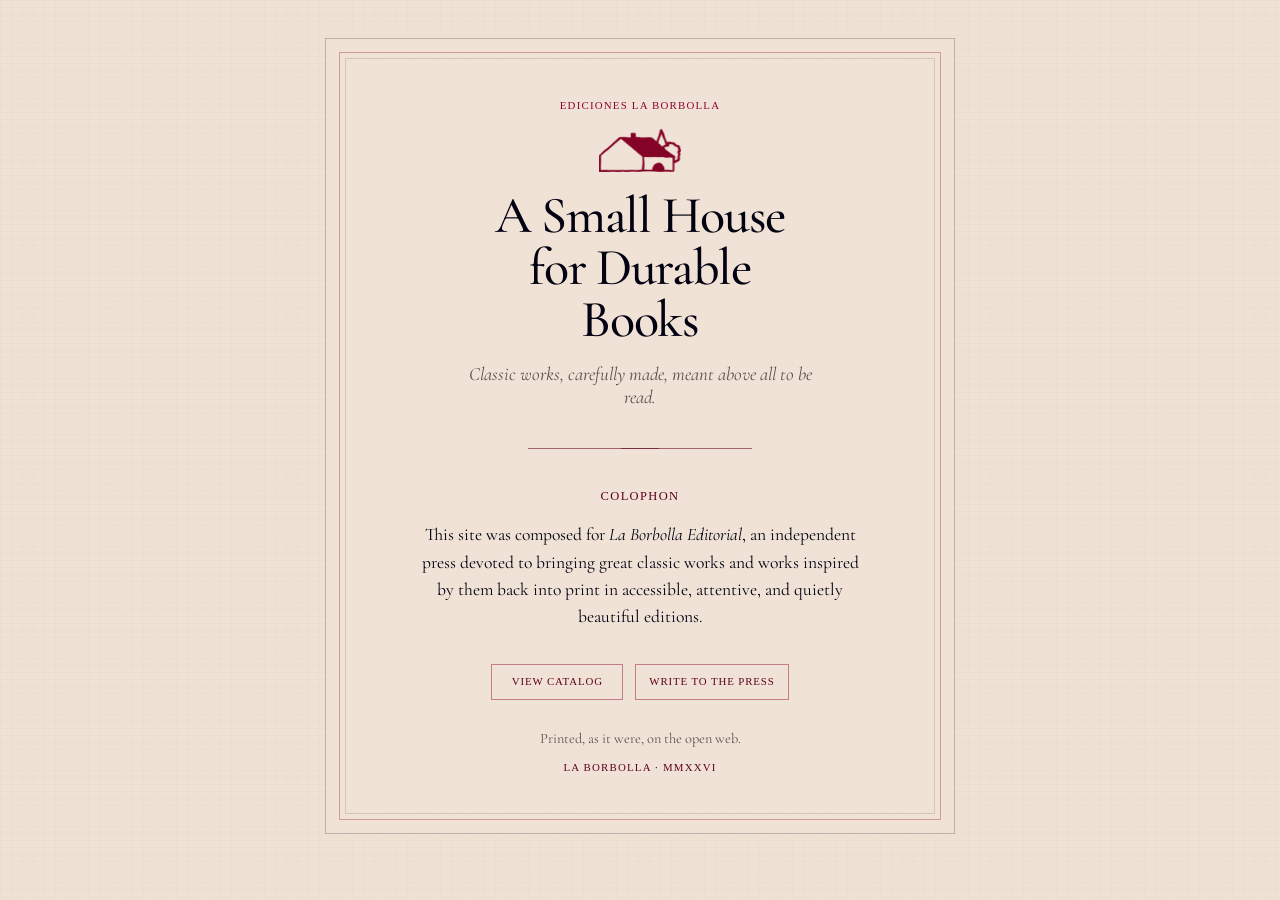
==== index.html @ fea8324b "Initial Commit" ====
<!doctype html>
<html lang="en">
<head>
  <meta charset="utf-8">
  <meta name="viewport" content="width=device-width, initial-scale=1">
  <title>La Borbolla Editorial — Colophon</title>
  <meta name="description" content="A small colophon-style website for La Borbolla Editorial.">
  <link rel="preconnect" href="https://fonts.googleapis.com">
  <link rel="preconnect" href="https://fonts.gstatic.com" crossorigin>
  <link href="https://fonts.googleapis.com/css2?family=Cormorant+Garamond:ital,wght@0,400;0,500;0,600;1,400&family=IM+Fell+English:ital@0;1&display=swap" rel="stylesheet">
  <link rel="stylesheet" href="styles.css">
</head>
<body>
  <main class="page" aria-label="La Borbolla Editorial colophon">
    <section class="colophon-card">
      <header class="masthead">
        <p class="eyebrow">Ediciones La Borbolla</p>
        <img class="printer-mark" src="assets/mark.png" alt="La Borbolla printer's mark">
        <h1>A Small House for Durable Books</h1>
        <p class="subtitle">Classic works, carefully made, meant above all to be read.</p>
      </header>

      <div class="rule" aria-hidden="true"></div>

      <section class="statement" aria-labelledby="statement-title">
        <h2 id="statement-title">Colophon</h2>
        <p>
          This site was composed for <em>La Borbolla Editorial</em>, an independent press
          devoted to bringing great classic works and works inspired by them back into print
          in accessible, attentive, and quietly beautiful editions.
        </p>
      </section>

      <!-- Publication details table hidden for now.
      <dl class="details" aria-label="Publication details">
        <div>
          <dt>Publisher</dt>
          <dd>La Borbolla Editorial</dd>
        </div>
        <div>
          <dt>Established</dt>
          <dd>For readers of old books in new hands</dd>
        </div>
        <div>
          <dt>Catalog</dt>
          <dd><a href="catalog.html">The Innocence of Father Brown</a>, <a href="catalog.html">Sonnets</a>, and forthcoming titles</dd>
        </div>
        <div>
          <dt>Typography</dt>
          <dd>Cormorant Garamond and IM Fell English</dd>
        </div>
        <div>
          <dt>Materials</dt>
          <dd>Warm paper, red ink, generous margins, and patient setting</dd>
        </div>
      </dl>
      -->

      <nav class="actions" aria-label="Site links">
        <a href="catalog.html">View catalog</a>
        <a href="mailto:hello@laborbolla.com">Write to the press</a>
      </nav>

      <footer>
        <p>Printed, as it were, on the open web.</p>
        <p class="sig">La Borbolla · MMXXVI</p>
      </footer>
    </section>
  </main>
</body>
</html>
---- styles.css ----
:root {
  --paper: #efe2d5;
  --paper-deep: #e5cfba;
  --ink: #020112;
  --muted-ink: #5d514d;
  --red: #8d022e;
  --red-dark: #5f001d;
  --hairline: rgba(2, 1, 18, 0.22);
}

* {
  box-sizing: border-box;
}

html {
  min-height: 100%;
  background: var(--paper);
}

body {
  min-height: 100%;
  margin: 0;
  color: var(--ink);
  background: var(--paper);
  font-family: "Cormorant Garamond", Georgia, serif;
  font-size: 18px;
  line-height: 1.55;
  -webkit-font-smoothing: antialiased;
  text-rendering: optimizeLegibility;
}

body::before {
  content: "";
  position: fixed;
  inset: 0;
  pointer-events: none;
  opacity: 0.42;
  background-image:
    linear-gradient(rgba(2, 1, 18, 0.035) 1px, transparent 1px),
    linear-gradient(90deg, rgba(2, 1, 18, 0.025) 1px, transparent 1px);
  background-size: 7px 7px, 11px 11px;
  mix-blend-mode: multiply;
}

.page {
  width: min(100%, 840px);
  margin: 0 auto;
  padding: clamp(14px, 3.4vw, 38px);
}

.colophon-card {
  position: relative;
  max-width: 630px;
  margin: 0 auto;
  padding: clamp(30px, 5.2vw, 58px) clamp(24px, 5.2vw, 54px);
  background:
    linear-gradient(rgba(239, 226, 213, 0.96), rgba(239, 226, 213, 0.96)),
    repeating-linear-gradient(0deg, transparent 0, transparent 35px, rgba(141, 2, 46, 0.035) 36px);
  border: 1px solid var(--hairline);
}

.colophon-card::before,
.colophon-card::after {
  content: "";
  position: absolute;
  inset: 13px;
  border: 1px solid rgba(141, 2, 46, 0.32);
  pointer-events: none;
}

.colophon-card::after {
  inset: 19px;
  border-color: rgba(2, 1, 18, 0.12);
}

.masthead,
.statement,
.actions,
footer {
  text-align: center;
}

.eyebrow,
h2,
dt,
.sig {
  font-family: "IM Fell English", Georgia, serif;
  letter-spacing: 0.11em;
  text-transform: uppercase;
}

.eyebrow {
  margin: 0 0 15px;
  color: var(--red);
  font-size: 0.68rem;
}

.printer-mark {
  display: block;
  width: clamp(58px, 10vw, 82px);
  height: auto;
  margin: 0 auto 18px;
  mix-blend-mode: multiply;
}

h1 {
  max-width: 13ch;
  margin: 0 auto;
  font-size: clamp(1.85rem, 4.6vw, 3.25rem);
  font-weight: 500;
  line-height: 1;
  letter-spacing: -0.025em;
}

.subtitle {
  max-width: 22rem;
  margin: 17px auto 0;
  color: var(--muted-ink);
  font-size: clamp(0.98rem, 2vw, 1.18rem);
  font-style: italic;
  line-height: 1.25;
}

.rule {
  width: min(100%, 14rem);
  height: 0;
  margin: clamp(24px, 4.2vw, 38px) auto;
  border-top: 1px solid rgba(95, 0, 29, 0.55);
}

.rule::before {
  content: "";
  display: block;
  width: 2.35rem;
  margin: -1px auto 0;
  border-top: 1px solid rgba(95, 0, 29, 0.55);
}

h2 {
  margin: 0 0 15px;
  color: var(--red-dark);
  font-size: 0.78rem;
  font-weight: 400;
}

.statement p {
  max-width: 28rem;
  margin: 0 auto;
  font-size: clamp(0.98rem, 1.8vw, 1.1rem);
}

.details {
  display: grid;
  gap: 0;
  margin: clamp(38px, 7vw, 66px) 0;
  border-top: 1px solid var(--hairline);
  border-bottom: 1px solid var(--hairline);
}

.details div {
  display: grid;
  grid-template-columns: minmax(8.5rem, 0.8fr) 1.6fr;
  gap: 24px;
  padding: 17px 0;
  border-top: 1px solid rgba(2, 1, 18, 0.1);
}

.details div:first-child {
  border-top: 0;
}

dt {
  color: var(--red-dark);
  font-size: 0.68rem;
}

dd {
  margin: 0;
  color: var(--ink);
  font-size: 1.1rem;
  line-height: 1.35;
}

a {
  color: var(--red);
  text-decoration-thickness: 1px;
  text-underline-offset: 0.18em;
  transition: color 160ms ease, opacity 160ms ease;
}

a:hover,
a:focus-visible {
  color: var(--red-dark);
  opacity: 0.72;
}

.actions {
  display: flex;
  flex-wrap: wrap;
  justify-content: center;
  gap: 12px;
  margin: clamp(26px, 4.2vw, 34px) 0 28px;
}

.actions a {
  min-width: 132px;
  padding: 8px 13px 9px;
  border: 1px solid rgba(141, 2, 46, 0.45);
  color: var(--red-dark);
  font-family: "IM Fell English", Georgia, serif;
  font-size: 0.68rem;
  letter-spacing: 0.08em;
  text-decoration: none;
  text-transform: uppercase;
}

.actions a:hover,
.actions a:focus-visible {
  background: rgba(141, 2, 46, 0.08);
  opacity: 1;
}

footer {
  color: var(--muted-ink);
  font-size: 0.9rem;
}

footer p {
  margin: 0;
}

.sig {
  margin-top: 8px;
  color: var(--red-dark);
  font-size: 0.68rem;
}

.catalog-card {
  max-width: 780px;
}

.catalog-masthead h1 {
  max-width: none;
}

.book-list {
  display: grid;
  gap: clamp(24px, 4vw, 36px);
  margin: clamp(30px, 5vw, 46px) 0;
}

.book-entry {
  display: grid;
  grid-template-columns: minmax(58px, 78px) 1fr;
  gap: clamp(14px, 2.6vw, 22px);
  align-items: center;
  padding-bottom: clamp(24px, 4vw, 36px);
  border-bottom: 1px solid var(--hairline);
  color: inherit;
  opacity: 0;
  text-decoration: none;
  transform: translateY(4px);
  transition: opacity 280ms ease, transform 280ms ease;
}

.book-entry:hover,
.book-entry:focus-visible {
  color: inherit;
  opacity: 0.82;
}

.catalog-list-settled .book-entry {
  opacity: 1;
  transform: translateY(0);
}

.book-entry:last-child {
  padding-bottom: 0;
  border-bottom: 0;
}

.book-cover {
  aspect-ratio: 2 / 3;
  width: 100%;
  max-width: 78px;
  background: #d2cbc3;
  border: 1px solid rgba(2, 1, 18, 0.28);
  display: block;
  object-fit: cover;
}

.book-copy {
  min-width: 0;
}

.book-kicker {
  margin: 0 0 10px;
  color: var(--red-dark);
  font-family: "IM Fell English", Georgia, serif;
  font-size: 0.7rem;
  letter-spacing: 0.11em;
  text-transform: uppercase;
}

.book-copy h2 {
  margin: 0;
  color: var(--ink);
  font-family: "Cormorant Garamond", Georgia, serif;
  font-size: clamp(1.55rem, 3.7vw, 2.25rem);
  font-weight: 500;
  letter-spacing: -0.03em;
  line-height: 0.98;
  text-transform: none;
}

.book-authors {
  margin: 10px 0 0;
  font-size: clamp(1.02rem, 2vw, 1.22rem);
  line-height: 1.25;
}

.book-contributors {
  margin: 5px 0 0;
  color: var(--muted-ink);
  font-size: 0.84rem;
  font-style: italic;
  line-height: 1.35;
  opacity: 0.72;
}

.forthcoming .book-cover,
.forthcoming .book-copy {
  opacity: 0.68;
}

.catalog-loading {
  margin: 0;
  color: var(--muted-ink);
  font-size: 1rem;
  text-align: center;
}

.catalog-tags {
  margin: clamp(28px, 5vw, 44px) 0 clamp(16px, 3vw, 28px);
  padding-top: clamp(22px, 4vw, 34px);
  border-top: 1px solid var(--hairline);
  text-align: center;
}

.catalog-tags h2 {
  margin-bottom: 14px;
}

.tag-list {
  display: flex;
  flex-wrap: wrap;
  justify-content: center;
  gap: 9px;
}

.tag-button {
  appearance: none;
  border: 1px solid rgba(141, 2, 46, 0.38);
  border-radius: 999px;
  padding: 7px 13px 8px;
  background: transparent;
  color: var(--red-dark);
  cursor: pointer;
  font-family: "IM Fell English", Georgia, serif;
  font-size: 0.68rem;
  letter-spacing: 0.07em;
  text-transform: uppercase;
  transform: translateY(0);
  transition:
    background-color 220ms ease,
    border-color 220ms ease,
    color 220ms ease,
    opacity 220ms ease,
    transform 220ms ease;
}

.tag-button:hover,
.tag-button:focus-visible,
.tag-button.active {
  background: rgba(141, 2, 46, 0.08);
  color: var(--ink);
  transform: translateY(-1px);
}

.tag-button.active {
  border-color: var(--red-dark);
}

@media (prefers-reduced-motion: reduce) {
  .book-entry,
  .tag-button {
    transition: none;
  }

  .book-entry,
  .catalog-list-settled .book-entry,
  .tag-button,
  .tag-button:hover,
  .tag-button:focus-visible,
  .tag-button.active {
    opacity: 1;
    transform: none;
  }
}

::selection {
  background: var(--red);
  color: var(--paper);
}

@media (max-width: 620px) {
  body {
    font-size: 17px;
  }

  .page {
    padding: 10px;
  }

  .colophon-card {
    padding: 36px 21px;
  }

  .colophon-card::before {
    inset: 9px;
  }

  .colophon-card::after {
    inset: 14px;
  }

  .details div {
    grid-template-columns: 1fr;
    gap: 6px;
    text-align: center;
  }

  h1 {
    max-width: 11ch;
  }

  .book-entry {
    grid-template-columns: 1fr;
    justify-items: center;
    text-align: center;
  }

  .book-cover {
    max-width: 74px;
  }
}
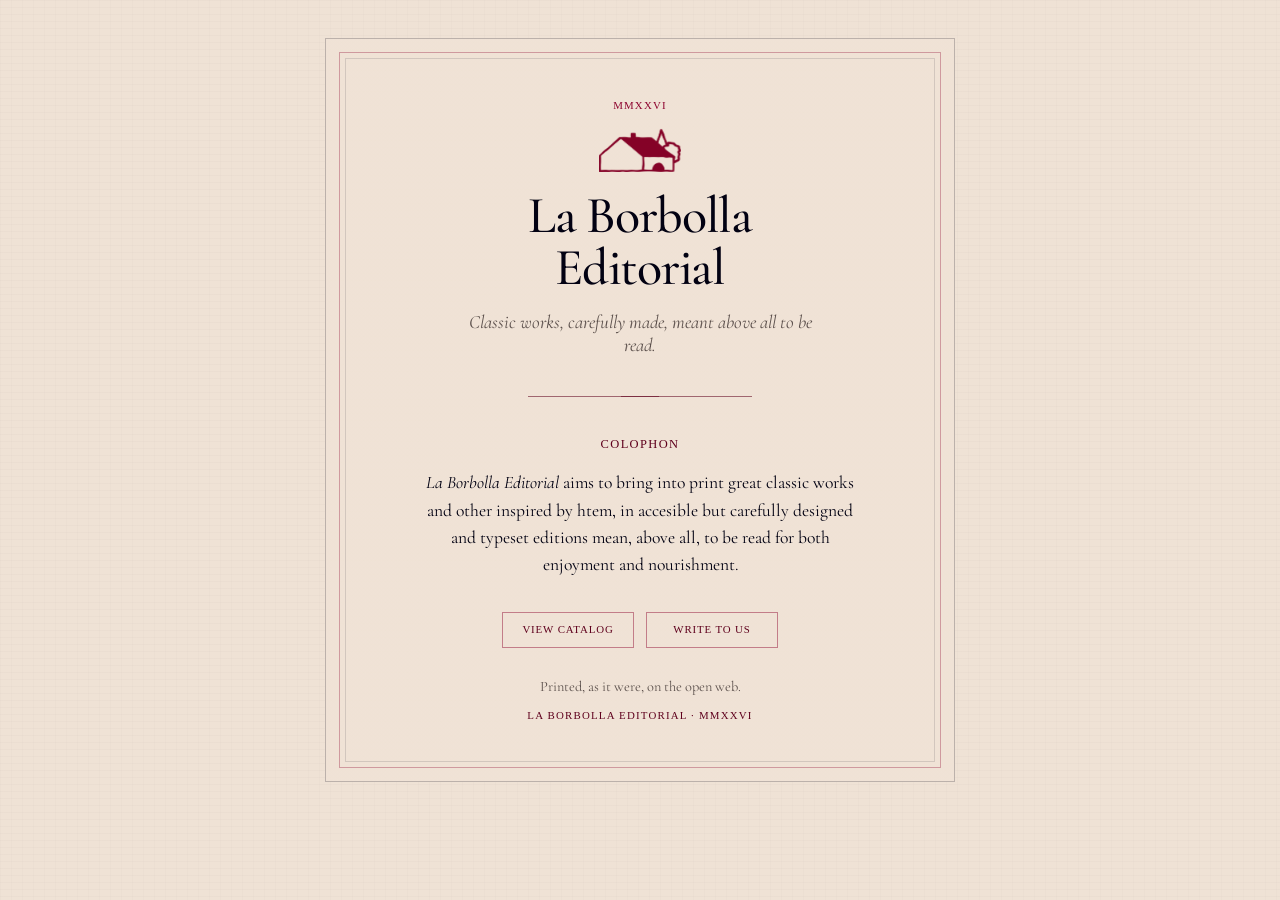
==== commit b11efad2: "Basic change" ====
--- a/index.html
+++ b/index.html
@@ -3,7 +3,7 @@
 <head>
   <meta charset="utf-8">
   <meta name="viewport" content="width=device-width, initial-scale=1">
-  <title>La Borbolla Editorial — Colophon</title>
+  <title>La Borbolla Editorial</title>
   <meta name="description" content="A small colophon-style website for La Borbolla Editorial.">
   <link rel="preconnect" href="https://fonts.googleapis.com">
   <link rel="preconnect" href="https://fonts.gstatic.com" crossorigin>
@@ -14,9 +14,9 @@
   <main class="page" aria-label="La Borbolla Editorial colophon">
     <section class="colophon-card">
       <header class="masthead">
-        <p class="eyebrow">Ediciones La Borbolla</p>
+        <p class="eyebrow">MMXXVI</p>
         <img class="printer-mark" src="assets/mark.png" alt="La Borbolla printer's mark">
-        <h1>A Small House for Durable Books</h1>
+        <h1>La Borbolla Editorial</h1>
         <p class="subtitle">Classic works, carefully made, meant above all to be read.</p>
       </header>
 
@@ -25,9 +25,7 @@
       <section class="statement" aria-labelledby="statement-title">
         <h2 id="statement-title">Colophon</h2>
         <p>
-          This site was composed for <em>La Borbolla Editorial</em>, an independent press
-          devoted to bringing great classic works and works inspired by them back into print
-          in accessible, attentive, and quietly beautiful editions.
+          <em>La Borbolla Editorial</em> aims to bring into print great classic works and other inspired by htem, in accesible but carefully designed and typeset editions mean, above all, to be read for both enjoyment and nourishment.
         </p>
       </section>
 
@@ -58,12 +56,12 @@
 
       <nav class="actions" aria-label="Site links">
         <a href="catalog.html">View catalog</a>
-        <a href="mailto:hello@laborbolla.com">Write to the press</a>
+        <a href="">Write to Us</a>
       </nav>
 
       <footer>
         <p>Printed, as it were, on the open web.</p>
-        <p class="sig">La Borbolla · MMXXVI</p>
+        <p class="sig">La Borbolla Editorial · MMXXVI</p>
       </footer>
     </section>
   </main>
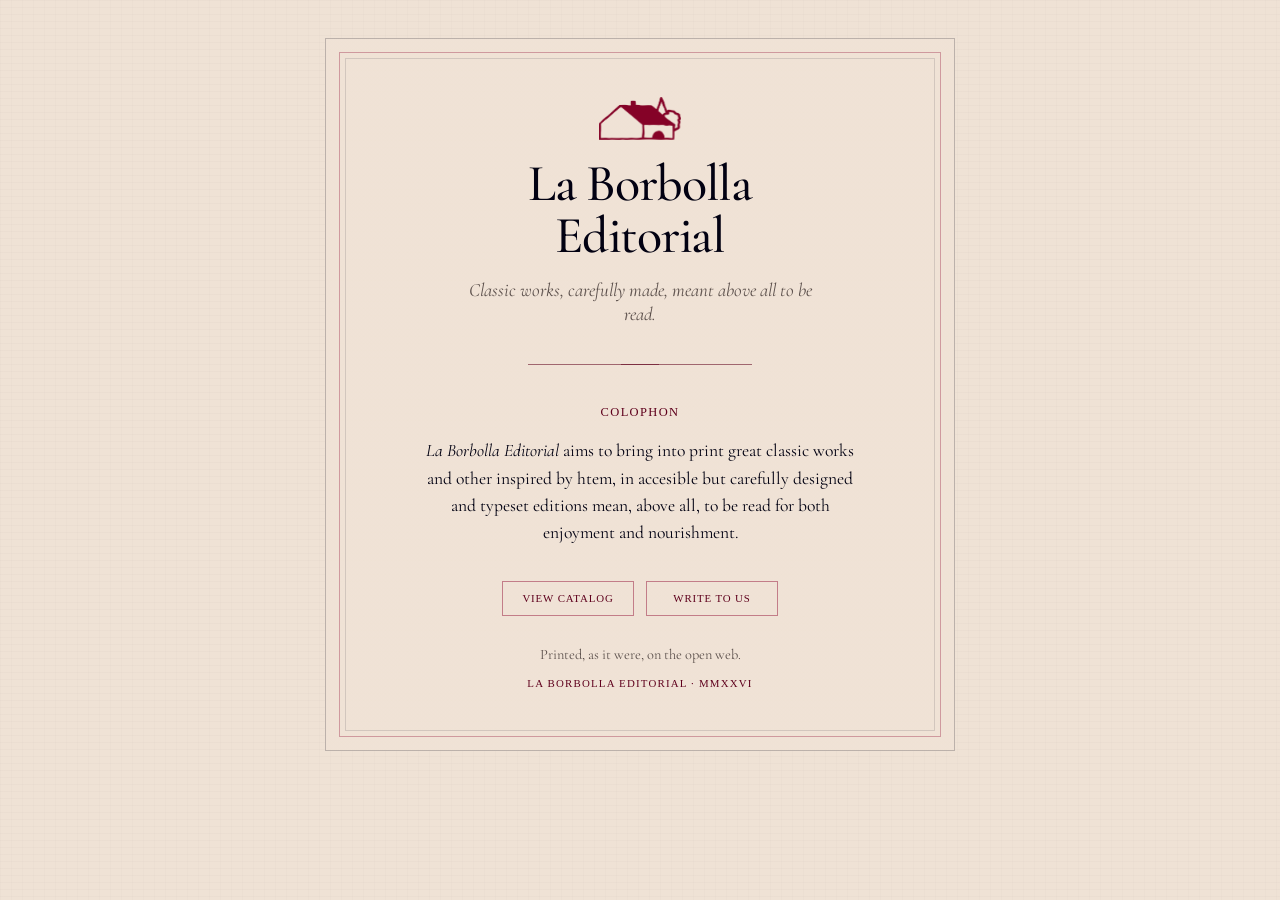
==== commit 68859f30: "Catalog Update" ====
--- a/index.html
+++ b/index.html
@@ -14,7 +14,6 @@
   <main class="page" aria-label="La Borbolla Editorial colophon">
     <section class="colophon-card">
       <header class="masthead">
-        <p class="eyebrow">MMXXVI</p>
         <img class="printer-mark" src="assets/mark.png" alt="La Borbolla printer's mark">
         <h1>La Borbolla Editorial</h1>
         <p class="subtitle">Classic works, carefully made, meant above all to be read.</p>
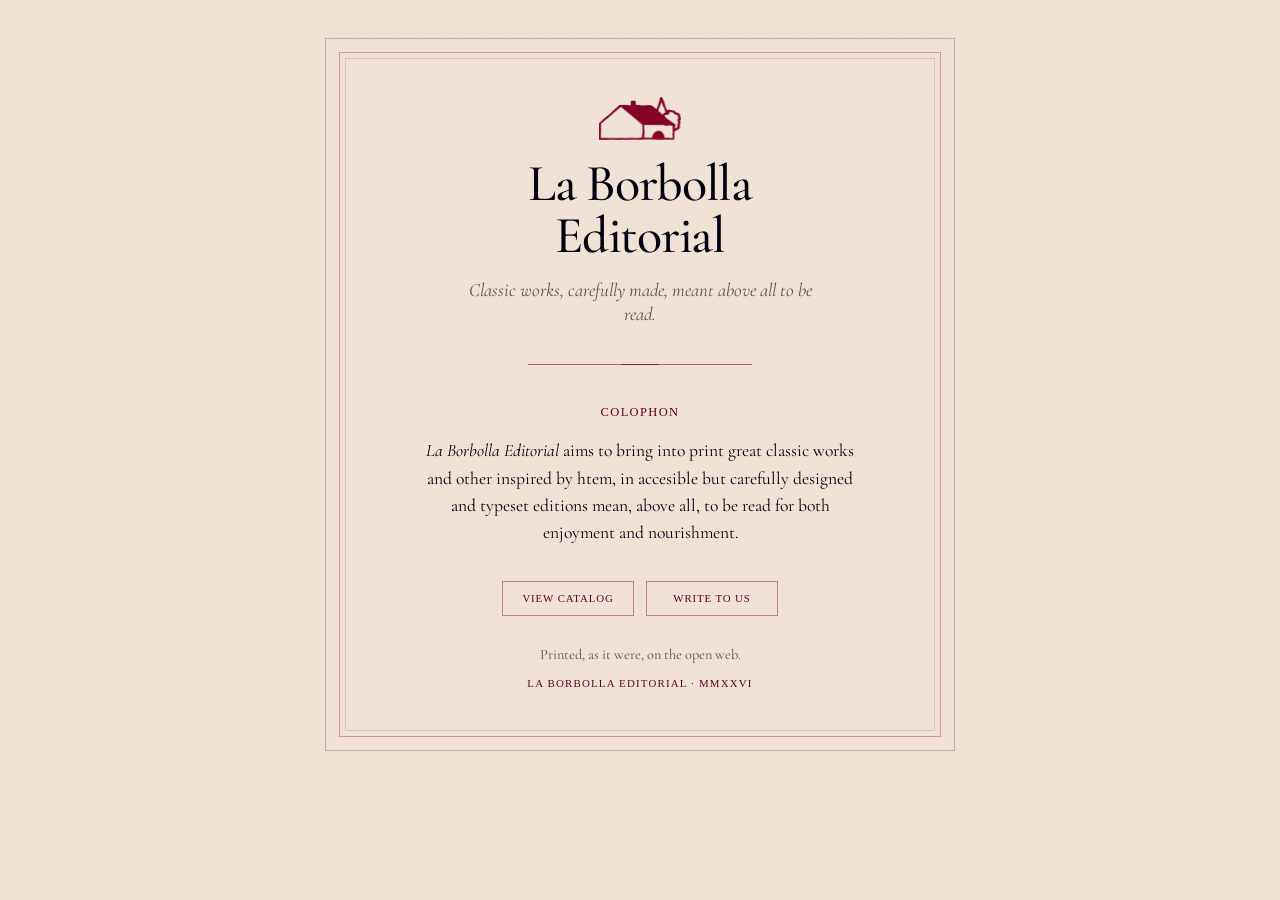
==== commit 1e2897b0: "Description Change" ====
--- a/index.html
+++ b/index.html
@@ -4,7 +4,6 @@
   <meta charset="utf-8">
   <meta name="viewport" content="width=device-width, initial-scale=1">
   <title>La Borbolla Editorial</title>
-  <meta name="description" content="A small colophon-style website for La Borbolla Editorial.">
   <link rel="preconnect" href="https://fonts.googleapis.com">
   <link rel="preconnect" href="https://fonts.gstatic.com" crossorigin>
   <link href="https://fonts.googleapis.com/css2?family=Cormorant+Garamond:ital,wght@0,400;0,500;0,600;1,400&family=IM+Fell+English:ital@0;1&display=swap" rel="stylesheet">
@@ -55,7 +54,7 @@
 
       <nav class="actions" aria-label="Site links">
         <a href="catalog.html">View catalog</a>
-        <a href="">Write to Us</a>
+        <a href="mailto:sir.jpiglesias@gmail.com">Write to Us</a>
       </nav>
 
       <footer>
--- a/styles.css
+++ b/styles.css
@@ -34,11 +34,11 @@
   position: fixed;
   inset: 0;
   pointer-events: none;
-  opacity: 0.42;
+  opacity: 0.50;
   background-image:
-    linear-gradient(rgba(2, 1, 18, 0.035) 1px, transparent 1px),
-    linear-gradient(90deg, rgba(2, 1, 18, 0.025) 1px, transparent 1px);
-  background-size: 7px 7px, 11px 11px;
+    linear-gradient(rgba(2, 1, 18, 0.030) 1px, transparent 1px),
+    linear-gradient(90deg, rgba(2, 1, 18, 0.020) 1px, transparent 1px);
+  background-size: 11px 11px, 22px 22px;
   mix-blend-mode: multiply;
 }
 
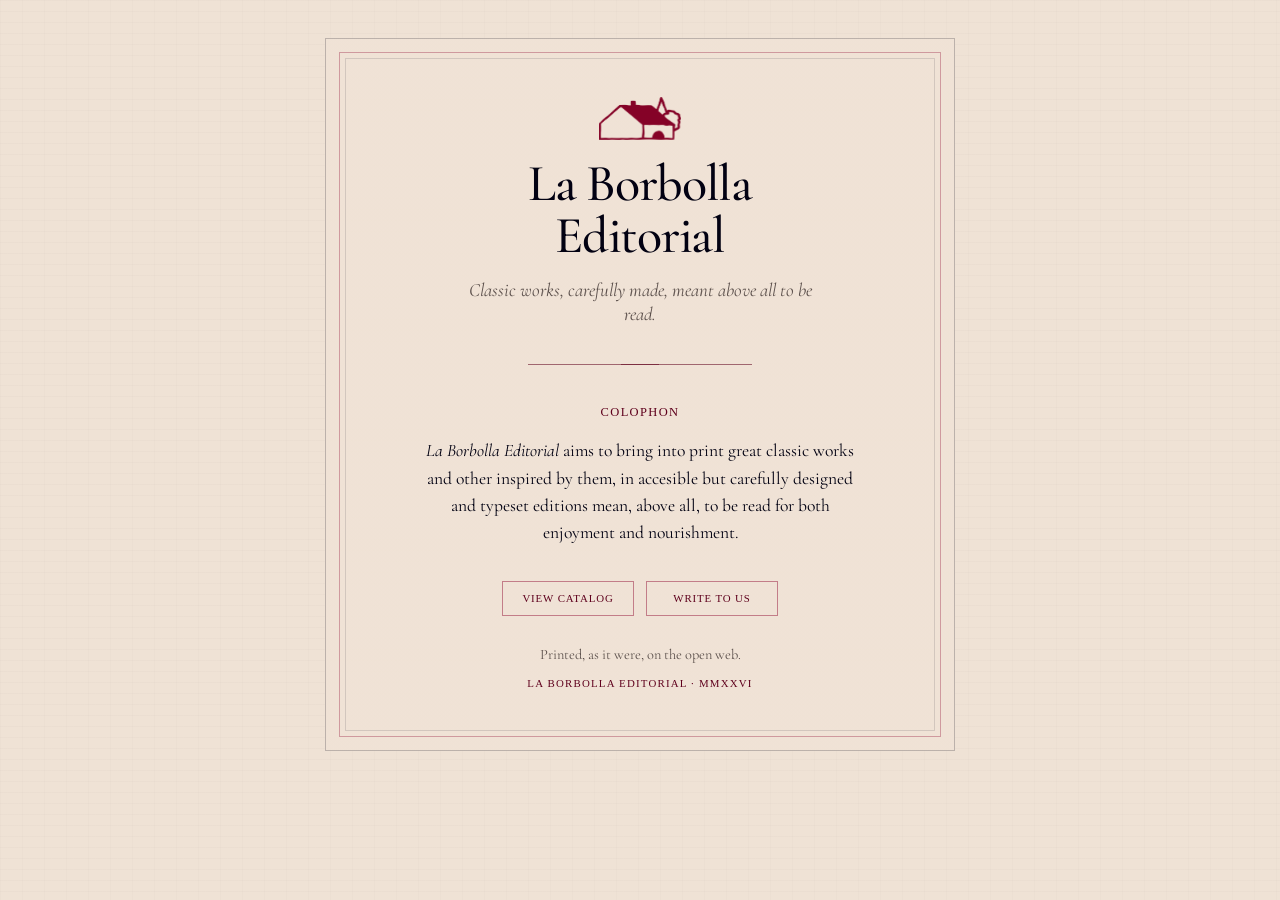
==== commit ea6d832a: "Ortography Correction" ====
--- a/index.html
+++ b/index.html
@@ -23,7 +23,7 @@
       <section class="statement" aria-labelledby="statement-title">
         <h2 id="statement-title">Colophon</h2>
         <p>
-          <em>La Borbolla Editorial</em> aims to bring into print great classic works and other inspired by htem, in accesible but carefully designed and typeset editions mean, above all, to be read for both enjoyment and nourishment.
+          <em>La Borbolla Editorial</em> aims to bring into print great classic works and other inspired by them, in accesible but carefully designed and typeset editions mean, above all, to be read for both enjoyment and nourishment.
         </p>
       </section>
 
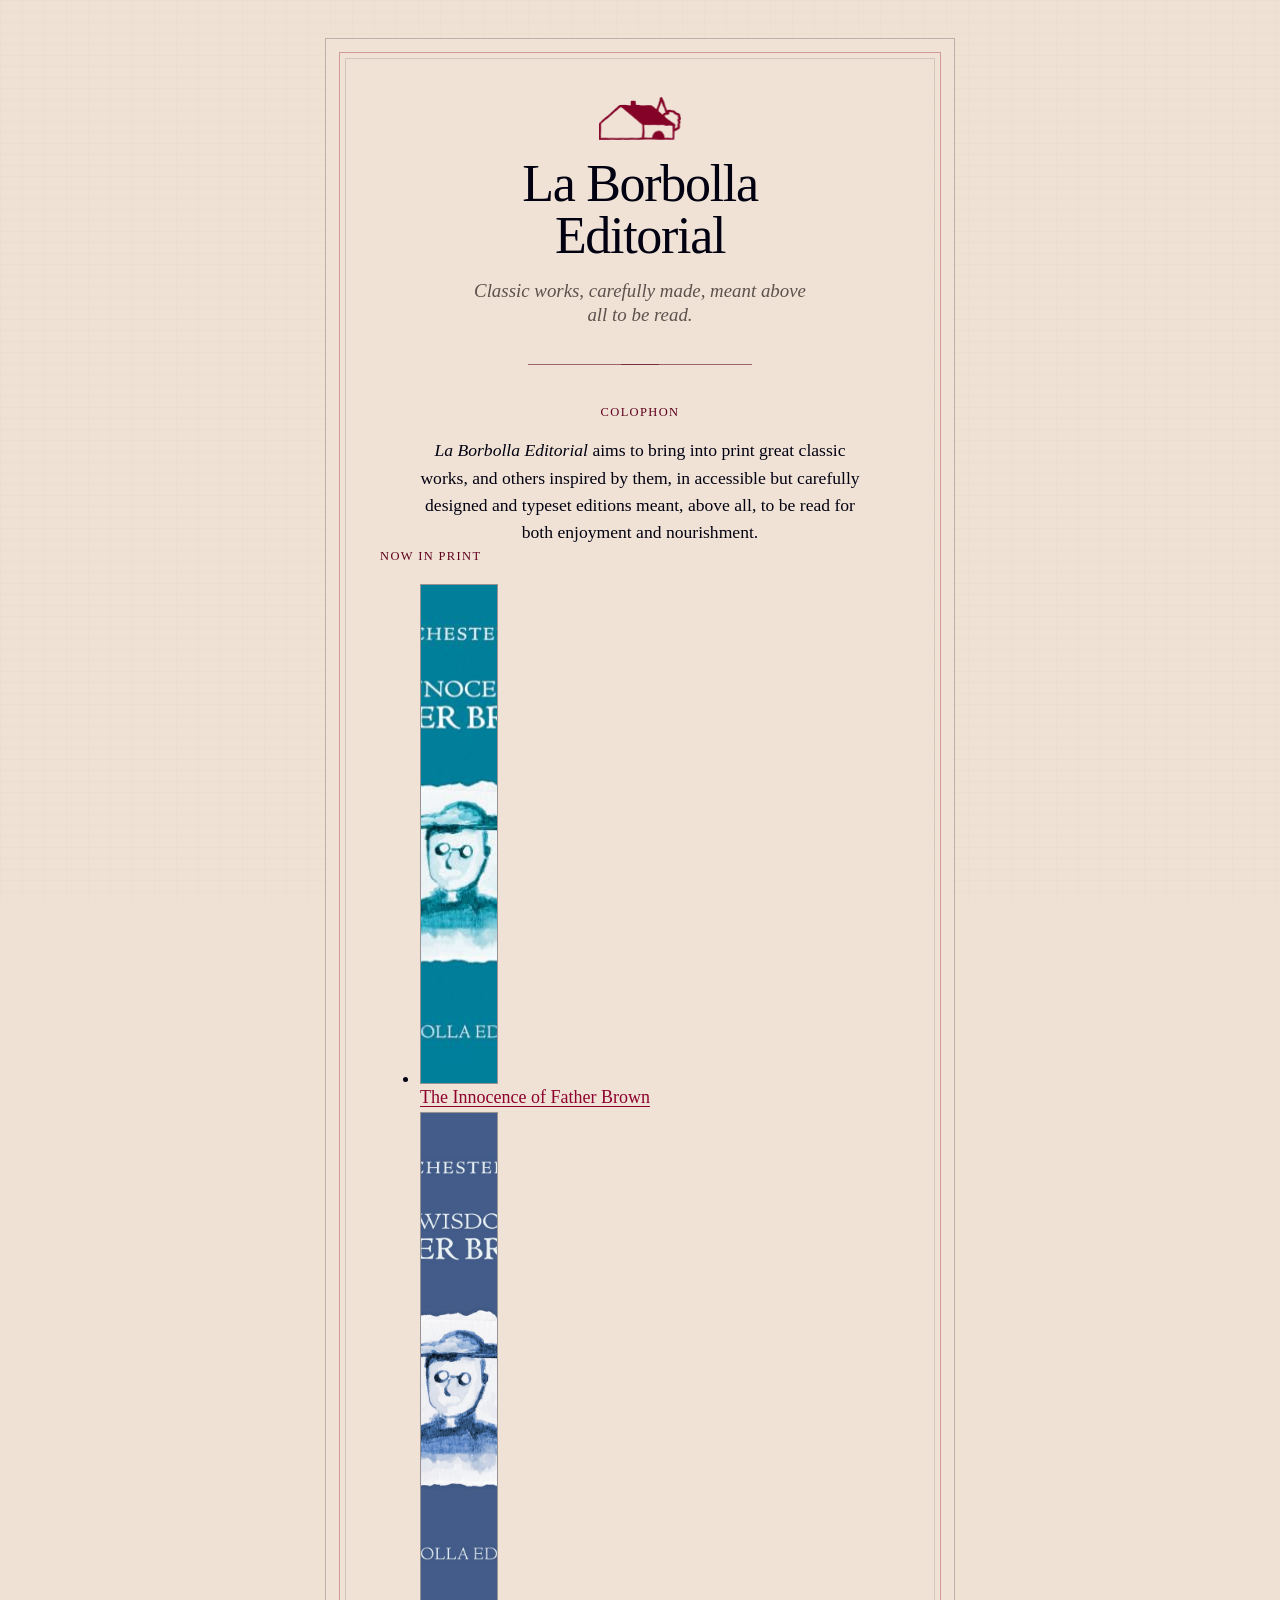
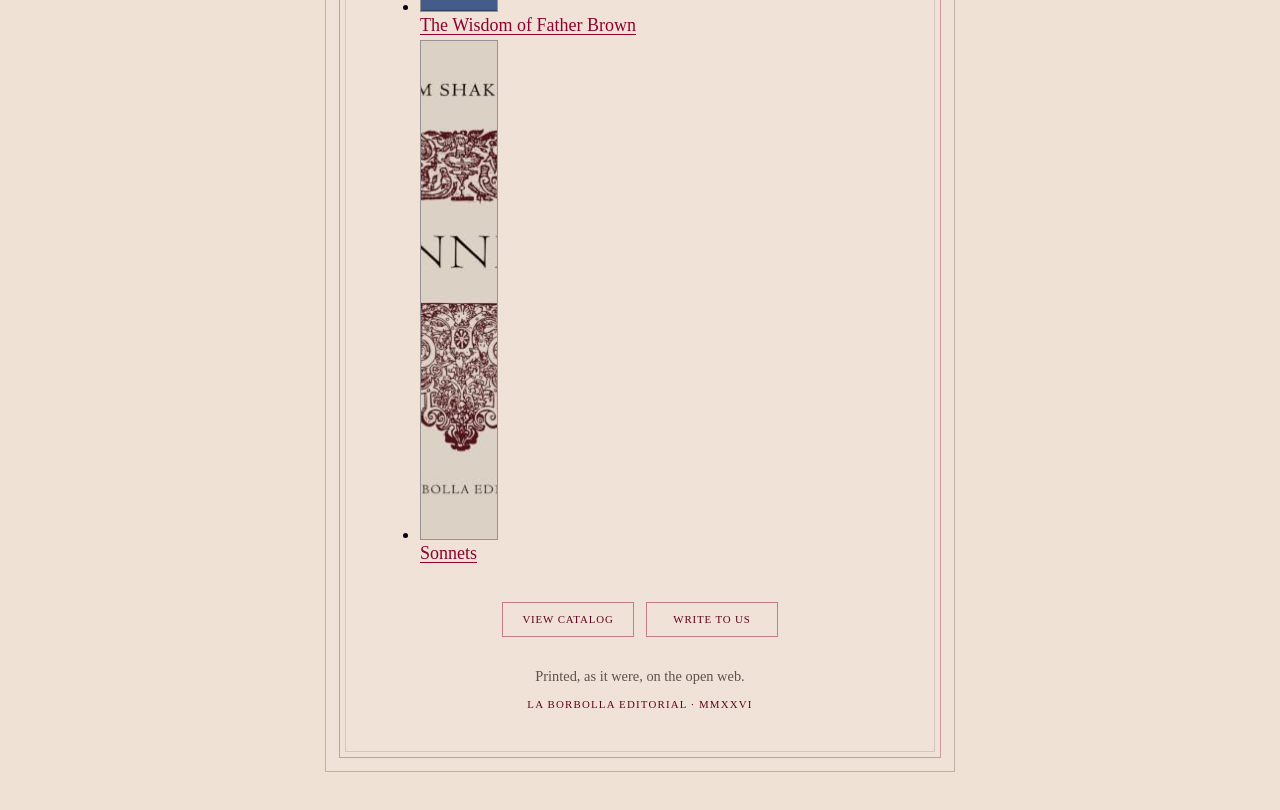
==== commit 2f64369c: "Update" ====
--- a/index.html
+++ b/index.html
@@ -4,16 +4,25 @@
   <meta charset="utf-8">
   <meta name="viewport" content="width=device-width, initial-scale=1">
   <title>La Borbolla Editorial</title>
-  <link rel="preconnect" href="https://fonts.googleapis.com">
-  <link rel="preconnect" href="https://fonts.gstatic.com" crossorigin>
-  <link href="https://fonts.googleapis.com/css2?family=Cormorant+Garamond:ital,wght@0,400;0,500;0,600;1,400&family=IM+Fell+English:ital@0;1&display=swap" rel="stylesheet">
+  <meta name="description" content="Classic works, carefully made, meant above all to be read. Accessible, carefully typeset editions of great classics.">
+  <meta name="theme-color" content="#efe2d5">
+  <link rel="canonical" href="https://la-borbolla-editorial.github.io/lbe-site/">
+  <link rel="icon" type="image/png" href="assets/mark.png">
+  <meta property="og:type" content="website">
+  <meta property="og:site_name" content="La Borbolla Editorial">
+  <meta property="og:title" content="La Borbolla Editorial">
+  <meta property="og:description" content="Classic works, carefully made, meant above all to be read. Accessible, carefully typeset editions of great classics.">
+  <meta property="og:url" content="https://la-borbolla-editorial.github.io/lbe-site/">
+  <meta property="og:image" content="https://la-borbolla-editorial.github.io/lbe-site/assets/mark.png">
+  <meta name="twitter:card" content="summary">
+  <link rel="preload" href="assets/fonts/CormorantGaramond-normal-400-latin.woff2" as="font" type="font/woff2" crossorigin>
   <link rel="stylesheet" href="styles.css">
 </head>
 <body>
   <main class="page" aria-label="La Borbolla Editorial colophon">
     <section class="colophon-card">
       <header class="masthead">
-        <img class="printer-mark" src="assets/mark.png" alt="La Borbolla printer's mark">
+        <img class="printer-mark" src="assets/mark.png" alt="La Borbolla printer's mark" width="1638" height="858">
         <h1>La Borbolla Editorial</h1>
         <p class="subtitle">Classic works, carefully made, meant above all to be read.</p>
       </header>
@@ -23,38 +32,24 @@
       <section class="statement" aria-labelledby="statement-title">
         <h2 id="statement-title">Colophon</h2>
         <p>
-          <em>La Borbolla Editorial</em> aims to bring into print great classic works and other inspired by them, in accesible but carefully designed and typeset editions mean, above all, to be read for both enjoyment and nourishment.
+          <em>La Borbolla Editorial</em> aims to bring into print great classic works, and others inspired by them, in accessible but carefully designed and typeset editions meant, above all, to be read for both enjoyment and nourishment.
         </p>
       </section>
 
-      <!-- Publication details table hidden for now.
-      <dl class="details" aria-label="Publication details">
-        <div>
-          <dt>Publisher</dt>
-          <dd>La Borbolla Editorial</dd>
-        </div>
-        <div>
-          <dt>Established</dt>
-          <dd>For readers of old books in new hands</dd>
-        </div>
-        <div>
-          <dt>Catalog</dt>
-          <dd><a href="catalog.html">The Innocence of Father Brown</a>, <a href="catalog.html">Sonnets</a>, and forthcoming titles</dd>
-        </div>
-        <div>
-          <dt>Typography</dt>
-          <dd>Cormorant Garamond and IM Fell English</dd>
-        </div>
-        <div>
-          <dt>Materials</dt>
-          <dd>Warm paper, red ink, generous margins, and patient setting</dd>
-        </div>
-      </dl>
-      -->
+      <section class="now-in-print" aria-labelledby="shelf-title">
+        <h2 id="shelf-title">Now in print</h2>
+<!-- BUILD:shelf -->
+    <ul class="shelf">
+      <li><a href="catalog.html#the-innocence-of-father-brown"><img class="book-cover" src="assets/covers/innocence-father-brown.jpg" alt="Cover of The Innocence of Father Brown" width="324" height="500" loading="lazy"><span class="visually-hidden">The Innocence of Father Brown</span></a></li>
+      <li><a href="catalog.html#the-wisdom-of-father-brown"><img class="book-cover" src="assets/covers/wisdom-father-brown.jpg" alt="Cover of The Wisdom of Father Brown" width="324" height="500" loading="lazy"><span class="visually-hidden">The Wisdom of Father Brown</span></a></li>
+      <li><a href="catalog.html#sonnets"><img class="book-cover" src="assets/covers/sonnets.jpg" alt="Cover of Sonnets" width="324" height="500" loading="lazy"><span class="visually-hidden">Sonnets</span></a></li>
+    </ul>
+<!-- /BUILD:shelf -->
+      </section>
 
       <nav class="actions" aria-label="Site links">
         <a href="catalog.html">View catalog</a>
-        <a href="mailto:sir.jpiglesias@gmail.com">Write to Us</a>
+        <a href="mailto:sir.jpiglesias@gmail.com">Write to us</a>
       </nav>
 
       <footer>
@@ -63,5 +58,18 @@
       </footer>
     </section>
   </main>
+<!-- BUILD:jsonld -->
+  <script type="application/ld+json">
+[
+  {
+    "@context": "https://schema.org",
+    "@type": "Organization",
+    "name": "La Borbolla Editorial",
+    "url": "https://la-borbolla-editorial.github.io/lbe-site/",
+    "logo": "https://la-borbolla-editorial.github.io/lbe-site/assets/mark.png"
+  }
+]
+  </script>
+<!-- /BUILD:jsonld -->
 </body>
 </html>
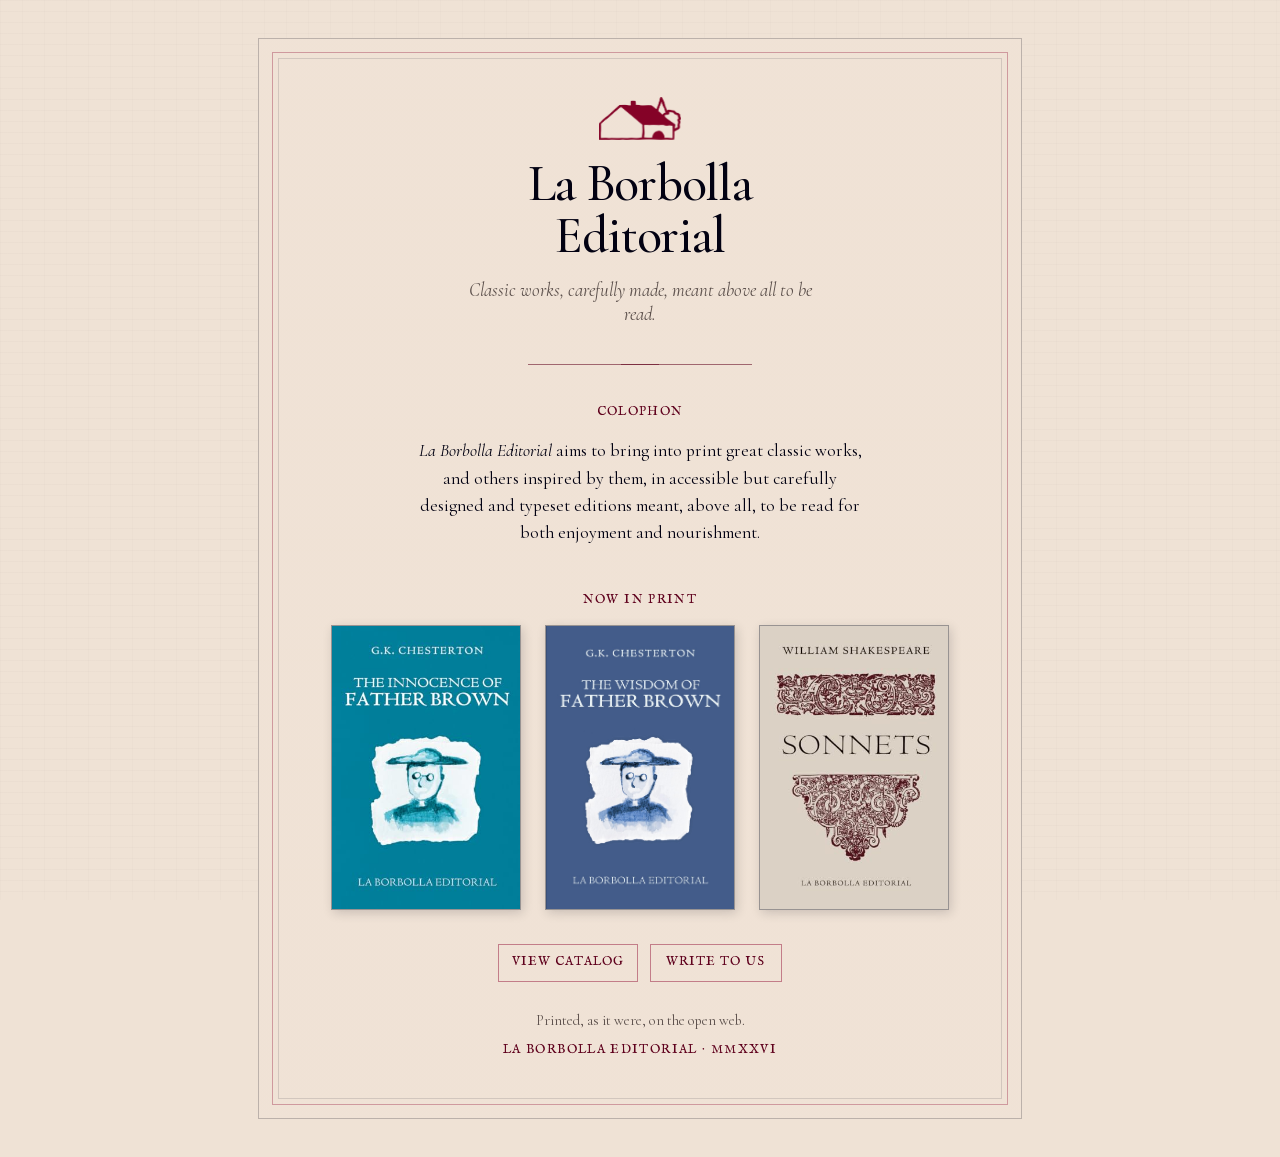
==== commit b10254bb: "Updated Social Preview" ====
--- a/index.html
+++ b/index.html
@@ -6,15 +6,16 @@
   <title>La Borbolla Editorial</title>
   <meta name="description" content="Classic works, carefully made, meant above all to be read. Accessible, carefully typeset editions of great classics.">
   <meta name="theme-color" content="#efe2d5">
-  <link rel="canonical" href="https://la-borbolla-editorial.github.io/lbe-site/">
-  <link rel="icon" type="image/png" href="assets/mark.png">
+  <link rel="canonical" href="https://laborbollaeditorial.com/">
+  <link rel="icon" type="image/png" href="assets/social-preview.png">
   <meta property="og:type" content="website">
   <meta property="og:site_name" content="La Borbolla Editorial">
   <meta property="og:title" content="La Borbolla Editorial">
   <meta property="og:description" content="Classic works, carefully made, meant above all to be read. Accessible, carefully typeset editions of great classics.">
-  <meta property="og:url" content="https://la-borbolla-editorial.github.io/lbe-site/">
-  <meta property="og:image" content="https://la-borbolla-editorial.github.io/lbe-site/assets/mark.png">
-  <meta name="twitter:card" content="summary">
+  <meta property="og:url" content="https://laborbollaeditorial.com/">
+  <meta property="og:image" content="https://laborbollaeditorial.com/assets/social-preview.png">
+  <meta property="og:image:alt" content="La Borbolla Editorial: classic works, carefully made, meant above all to be read">
+  <meta name="twitter:card" content="summary_large_image">
   <link rel="preload" href="assets/fonts/CormorantGaramond-normal-400-latin.woff2" as="font" type="font/woff2" crossorigin>
   <link rel="stylesheet" href="styles.css">
 </head>
@@ -65,8 +66,8 @@
     "@context": "https://schema.org",
     "@type": "Organization",
     "name": "La Borbolla Editorial",
-    "url": "https://la-borbolla-editorial.github.io/lbe-site/",
-    "logo": "https://la-borbolla-editorial.github.io/lbe-site/assets/mark.png"
+    "url": "https://laborbollaeditorial.com/",
+    "logo": "https://laborbollaeditorial.com/assets/mark.png"
   }
 ]
   </script>
--- a/styles.css
+++ b/styles.css
@@ -1,8 +1,90 @@
+@font-face {
+  font-family: 'Cormorant Garamond';
+  font-style: italic;
+  font-weight: 400;
+  font-display: swap;
+  src: url("assets/fonts/CormorantGaramond-italic-400-latin-ext.woff2") format('woff2');
+  unicode-range: U+0100-02BA, U+02BD-02C5, U+02C7-02CC, U+02CE-02D7, U+02DD-02FF, U+0304, U+0308, U+0329, U+1D00-1DBF, U+1E00-1E9F, U+1EF2-1EFF, U+2020, U+20A0-20AB, U+20AD-20C4, U+2113, U+2C60-2C7F, U+A720-A7FF;
+}
+@font-face {
+  font-family: 'Cormorant Garamond';
+  font-style: italic;
+  font-weight: 400;
+  font-display: swap;
+  src: url("assets/fonts/CormorantGaramond-italic-400-latin.woff2") format('woff2');
+  unicode-range: U+0000-00FF, U+0131, U+0152-0153, U+02BB-02BC, U+02C6, U+02DA, U+02DC, U+0304, U+0308, U+0329, U+2000-206F, U+20AC, U+2122, U+2191, U+2193, U+2212, U+2215, U+FEFF, U+FFFD;
+}
+@font-face {
+  font-family: 'Cormorant Garamond';
+  font-style: normal;
+  font-weight: 400;
+  font-display: swap;
+  src: url("assets/fonts/CormorantGaramond-normal-400-latin-ext.woff2") format('woff2');
+  unicode-range: U+0100-02BA, U+02BD-02C5, U+02C7-02CC, U+02CE-02D7, U+02DD-02FF, U+0304, U+0308, U+0329, U+1D00-1DBF, U+1E00-1E9F, U+1EF2-1EFF, U+2020, U+20A0-20AB, U+20AD-20C4, U+2113, U+2C60-2C7F, U+A720-A7FF;
+}
+@font-face {
+  font-family: 'Cormorant Garamond';
+  font-style: normal;
+  font-weight: 400;
+  font-display: swap;
+  src: url("assets/fonts/CormorantGaramond-normal-400-latin.woff2") format('woff2');
+  unicode-range: U+0000-00FF, U+0131, U+0152-0153, U+02BB-02BC, U+02C6, U+02DA, U+02DC, U+0304, U+0308, U+0329, U+2000-206F, U+20AC, U+2122, U+2191, U+2193, U+2212, U+2215, U+FEFF, U+FFFD;
+}
+@font-face {
+  font-family: 'Cormorant Garamond';
+  font-style: normal;
+  font-weight: 500;
+  font-display: swap;
+  src: url("assets/fonts/CormorantGaramond-normal-500-latin-ext.woff2") format('woff2');
+  unicode-range: U+0100-02BA, U+02BD-02C5, U+02C7-02CC, U+02CE-02D7, U+02DD-02FF, U+0304, U+0308, U+0329, U+1D00-1DBF, U+1E00-1E9F, U+1EF2-1EFF, U+2020, U+20A0-20AB, U+20AD-20C4, U+2113, U+2C60-2C7F, U+A720-A7FF;
+}
+@font-face {
+  font-family: 'Cormorant Garamond';
+  font-style: normal;
+  font-weight: 500;
+  font-display: swap;
+  src: url("assets/fonts/CormorantGaramond-normal-500-latin.woff2") format('woff2');
+  unicode-range: U+0000-00FF, U+0131, U+0152-0153, U+02BB-02BC, U+02C6, U+02DA, U+02DC, U+0304, U+0308, U+0329, U+2000-206F, U+20AC, U+2122, U+2191, U+2193, U+2212, U+2215, U+FEFF, U+FFFD;
+}
+@font-face {
+  font-family: 'Cormorant Garamond';
+  font-style: normal;
+  font-weight: 600;
+  font-display: swap;
+  src: url("assets/fonts/CormorantGaramond-normal-600-latin-ext.woff2") format('woff2');
+  unicode-range: U+0100-02BA, U+02BD-02C5, U+02C7-02CC, U+02CE-02D7, U+02DD-02FF, U+0304, U+0308, U+0329, U+1D00-1DBF, U+1E00-1E9F, U+1EF2-1EFF, U+2020, U+20A0-20AB, U+20AD-20C4, U+2113, U+2C60-2C7F, U+A720-A7FF;
+}
+@font-face {
+  font-family: 'Cormorant Garamond';
+  font-style: normal;
+  font-weight: 600;
+  font-display: swap;
+  src: url("assets/fonts/CormorantGaramond-normal-600-latin.woff2") format('woff2');
+  unicode-range: U+0000-00FF, U+0131, U+0152-0153, U+02BB-02BC, U+02C6, U+02DA, U+02DC, U+0304, U+0308, U+0329, U+2000-206F, U+20AC, U+2122, U+2191, U+2193, U+2212, U+2215, U+FEFF, U+FFFD;
+}
+@font-face {
+  font-family: 'IM Fell English';
+  font-style: italic;
+  font-weight: 400;
+  font-display: swap;
+  src: url("assets/fonts/IMFellEnglish-italic-400-latin.woff2") format('woff2');
+  unicode-range: U+0000-00FF, U+0131, U+0152-0153, U+02BB-02BC, U+02C6, U+02DA, U+02DC, U+0304, U+0308, U+0329, U+2000-206F, U+20AC, U+2122, U+2191, U+2193, U+2212, U+2215, U+FEFF, U+FFFD;
+}
+@font-face {
+  font-family: 'IM Fell English';
+  font-style: normal;
+  font-weight: 400;
+  font-display: swap;
+  src: url("assets/fonts/IMFellEnglish-normal-400-latin.woff2") format('woff2');
+  unicode-range: U+0000-00FF, U+0131, U+0152-0153, U+02BB-02BC, U+02C6, U+02DA, U+02DC, U+0304, U+0308, U+0329, U+2000-206F, U+20AC, U+2122, U+2191, U+2193, U+2212, U+2215, U+FEFF, U+FFFD;
+}
+
 :root {
   --paper: #efe2d5;
   --paper-deep: #e5cfba;
   --ink: #020112;
   --muted-ink: #5d514d;
+  --soft-ink: #6e625d;
   --red: #8d022e;
   --red-dark: #5f001d;
   --hairline: rgba(2, 1, 18, 0.22);
@@ -50,7 +132,7 @@
 
 .colophon-card {
   position: relative;
-  max-width: 630px;
+  max-width: 780px;
   margin: 0 auto;
   padding: clamp(30px, 5.2vw, 58px) clamp(24px, 5.2vw, 54px);
   background:
@@ -92,7 +174,7 @@
 .eyebrow {
   margin: 0 0 15px;
   color: var(--red);
-  font-size: 0.68rem;
+  font-size: 0.78rem;
 }
 
 .printer-mark {
@@ -171,7 +253,7 @@
 
 dt {
   color: var(--red-dark);
-  font-size: 0.68rem;
+  font-size: 0.78rem;
 }
 
 dd {
@@ -188,10 +270,14 @@
   transition: color 160ms ease, opacity 160ms ease;
 }
 
-a:hover,
-a:focus-visible {
-  color: var(--red-dark);
-  opacity: 0.72;
+a:hover {
+  color: var(--red-dark);
+}
+
+a:focus-visible,
+.tag-button:focus-visible {
+  outline: 2px solid var(--red);
+  outline-offset: 3px;
 }
 
 .actions {
@@ -208,7 +294,7 @@
   border: 1px solid rgba(141, 2, 46, 0.45);
   color: var(--red-dark);
   font-family: "IM Fell English", Georgia, serif;
-  font-size: 0.68rem;
+  font-size: 0.78rem;
   letter-spacing: 0.08em;
   text-decoration: none;
   text-transform: uppercase;
@@ -217,7 +303,6 @@
 .actions a:hover,
 .actions a:focus-visible {
   background: rgba(141, 2, 46, 0.08);
-  opacity: 1;
 }
 
 footer {
@@ -232,11 +317,7 @@
 .sig {
   margin-top: 8px;
   color: var(--red-dark);
-  font-size: 0.68rem;
-}
-
-.catalog-card {
-  max-width: 780px;
+  font-size: 0.78rem;
 }
 
 .catalog-masthead h1 {
@@ -250,31 +331,20 @@
 }
 
 .book-entry {
+  position: relative;
   display: grid;
-  grid-template-columns: minmax(58px, 78px) 1fr;
-  gap: clamp(14px, 2.6vw, 22px);
+  grid-template-columns: minmax(96px, 132px) 1fr;
+  gap: clamp(16px, 3vw, 28px);
   align-items: center;
   padding-bottom: clamp(24px, 4vw, 36px);
   border-bottom: 1px solid var(--hairline);
-  color: inherit;
-  opacity: 0;
-  text-decoration: none;
-  transform: translateY(4px);
-  transition: opacity 280ms ease, transform 280ms ease;
-}
-
-.book-entry:hover,
-.book-entry:focus-visible {
-  color: inherit;
-  opacity: 0.82;
-}
-
-.catalog-list-settled .book-entry {
-  opacity: 1;
-  transform: translateY(0);
-}
-
-.book-entry:last-child {
+}
+
+.book-entry[hidden] {
+  display: none;
+}
+
+.book-entry:last-of-type {
   padding-bottom: 0;
   border-bottom: 0;
 }
@@ -282,9 +352,10 @@
 .book-cover {
   aspect-ratio: 2 / 3;
   width: 100%;
-  max-width: 78px;
+  height: auto;
   background: #d2cbc3;
   border: 1px solid rgba(2, 1, 18, 0.28);
+  box-shadow: 2px 3px 10px rgba(2, 1, 18, 0.16);
   display: block;
   object-fit: cover;
 }
@@ -297,9 +368,16 @@
   margin: 0 0 10px;
   color: var(--red-dark);
   font-family: "IM Fell English", Georgia, serif;
-  font-size: 0.7rem;
+  font-size: 0.78rem;
   letter-spacing: 0.11em;
   text-transform: uppercase;
+}
+
+.book-badge {
+  margin-left: 10px;
+  padding: 1px 7px 2px;
+  border: 1px solid var(--red-dark);
+  letter-spacing: 0.08em;
 }
 
 .book-copy h2 {
@@ -321,23 +399,92 @@
 
 .book-contributors {
   margin: 5px 0 0;
-  color: var(--muted-ink);
-  font-size: 0.84rem;
+  color: var(--soft-ink);
+  font-size: 0.9rem;
   font-style: italic;
   line-height: 1.35;
-  opacity: 0.72;
-}
-
-.forthcoming .book-cover,
-.forthcoming .book-copy {
-  opacity: 0.68;
-}
-
-.catalog-loading {
+}
+
+.book-blurb {
+  margin: 12px 0 0;
+  font-size: 1.02rem;
+  line-height: 1.4;
+}
+
+.book-buy {
+  display: inline-block;
+  margin-top: 14px;
+  padding: 7px 13px 8px;
+  border: 1px solid rgba(141, 2, 46, 0.45);
+  color: var(--red-dark);
+  font-family: "IM Fell English", Georgia, serif;
+  font-size: 0.78rem;
+  letter-spacing: 0.08em;
+  text-decoration: none;
+  text-transform: uppercase;
+}
+
+/* The whole card is clickable through the buy link. */
+.book-buy::after {
+  content: "";
+  position: absolute;
+  inset: 0;
+}
+
+.book-entry:hover .book-buy,
+.book-buy:focus-visible {
+  background: rgba(141, 2, 46, 0.08);
+}
+
+.book-buy:focus-visible {
+  outline-offset: 3px;
+}
+
+.forthcoming .book-cover {
+  filter: saturate(0.7);
+}
+
+.visually-hidden {
+  position: absolute;
+  width: 1px;
+  height: 1px;
+  margin: -1px;
+  padding: 0;
+  overflow: hidden;
+  clip-path: inset(50%);
+  white-space: nowrap;
+}
+
+.now-in-print {
+  margin-top: clamp(30px, 5vw, 44px);
+  text-align: center;
+}
+
+.shelf {
+  display: flex;
+  flex-wrap: wrap;
+  justify-content: center;
+  gap: clamp(14px, 3vw, 24px);
   margin: 0;
-  color: var(--muted-ink);
-  font-size: 1rem;
-  text-align: center;
+  padding: 0;
+  list-style: none;
+}
+
+.shelf li {
+  width: clamp(84px, 26vw, 190px);
+}
+
+.shelf .book-cover {
+  transition: transform 220ms ease;
+}
+
+.shelf a:hover .book-cover,
+.shelf a:focus-visible .book-cover {
+  transform: translateY(-3px);
+}
+
+.catalog-tags[hidden] {
+  display: none;
 }
 
 .catalog-tags {
@@ -367,7 +514,7 @@
   color: var(--red-dark);
   cursor: pointer;
   font-family: "IM Fell English", Georgia, serif;
-  font-size: 0.68rem;
+  font-size: 0.78rem;
   letter-spacing: 0.07em;
   text-transform: uppercase;
   transform: translateY(0);
@@ -392,13 +539,13 @@
 }
 
 @media (prefers-reduced-motion: reduce) {
-  .book-entry,
-  .tag-button {
+  .tag-button,
+  .shelf .book-cover {
     transition: none;
   }
 
-  .book-entry,
-  .catalog-list-settled .book-entry,
+  .shelf a:hover .book-cover,
+  .shelf a:focus-visible .book-cover,
   .tag-button,
   .tag-button:hover,
   .tag-button:focus-visible,
@@ -445,12 +592,8 @@
   }
 
   .book-entry {
-    grid-template-columns: 1fr;
-    justify-items: center;
-    text-align: center;
-  }
-
-  .book-cover {
-    max-width: 74px;
-  }
-}
+    grid-template-columns: minmax(84px, 104px) 1fr;
+    gap: 16px;
+    align-items: start;
+  }
+}
